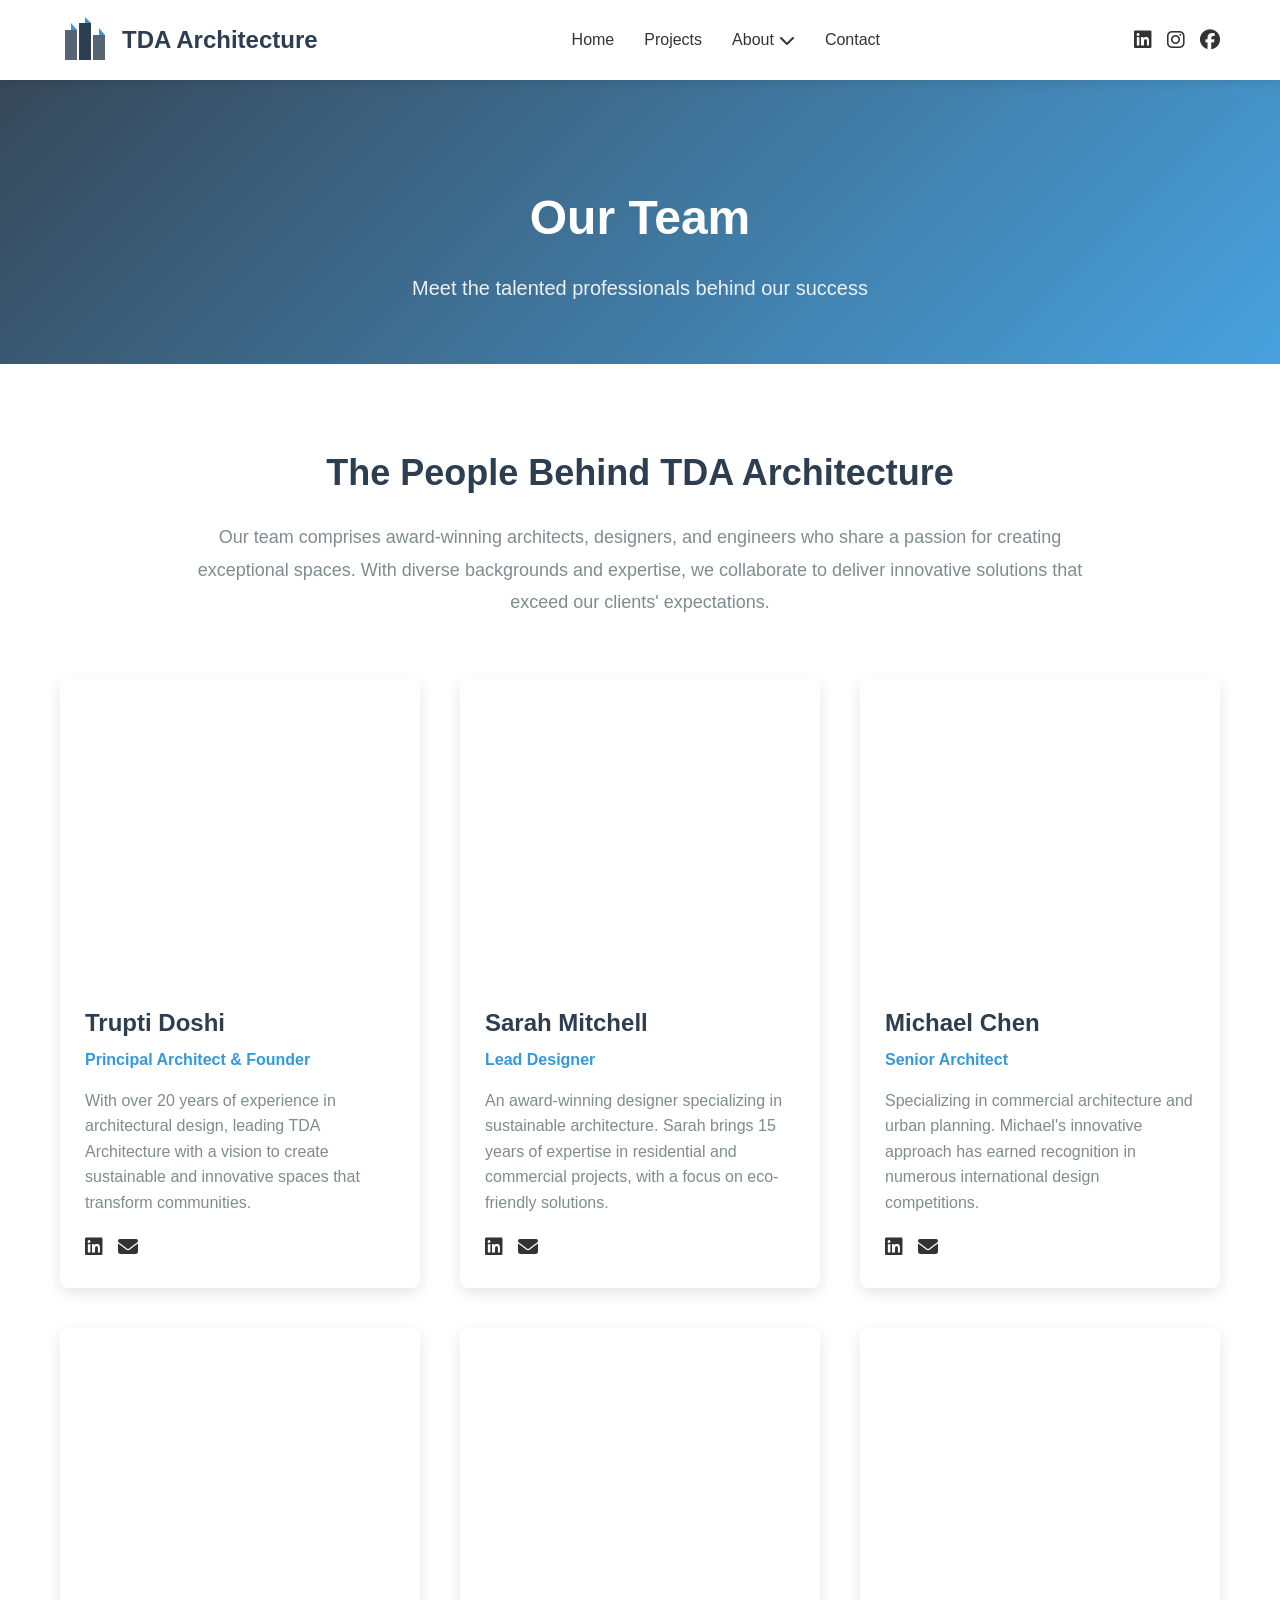
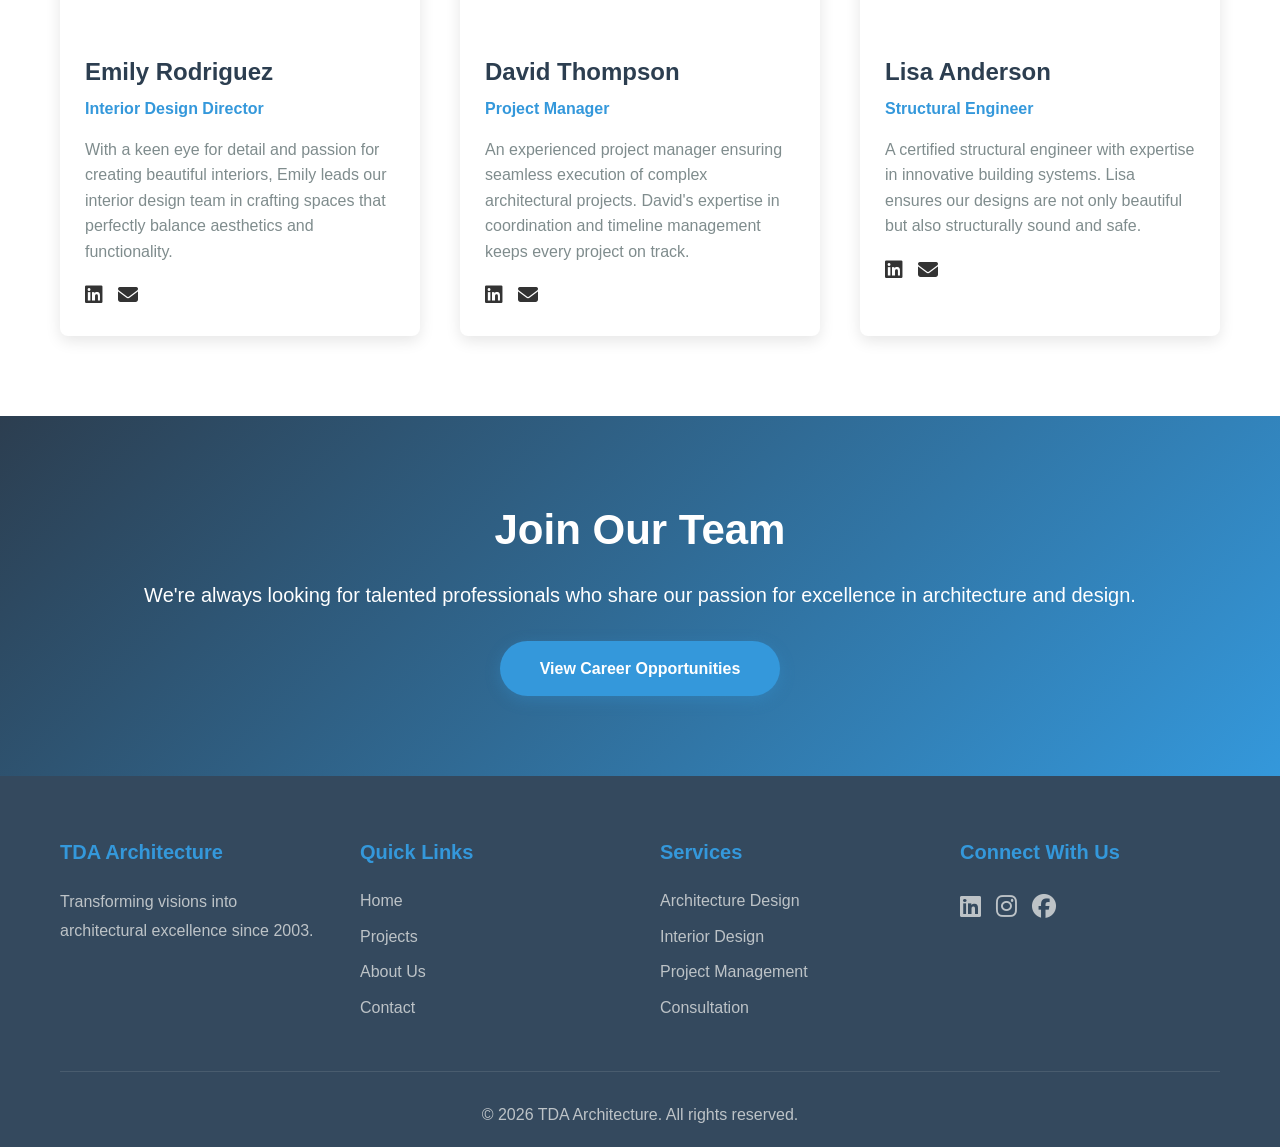
==== our-team.html @ 79731b88 "Add files via upload" ====
<!DOCTYPE html>
<html lang="en">
<head>
    <meta charset="UTF-8">
    <meta name="viewport" content="width=device-width, initial-scale=1.0">
    <title>Our Team - TDA Architecture</title>
    <link rel="stylesheet" href="styles.css">
    <link rel="stylesheet" href="https://cdnjs.cloudflare.com/ajax/libs/font-awesome/6.4.0/css/all.min.css">
</head>
<body>
    <header class="main-header">
        <div class="container">
            <div class="header-content">
                <div class="logo">
                    <svg width="50" height="50" viewBox="0 0 50 50" xmlns="http://www.w3.org/2000/svg">
                        <rect x="5" y="15" width="12" height="30" fill="#2c3e50" opacity="0.8"/>
                        <rect x="19" y="8" width="12" height="37" fill="#2c3e50"/>
                        <rect x="33" y="20" width="12" height="25" fill="#2c3e50" opacity="0.8"/>
                        <polygon points="11,15 11,8 17,15" fill="#3498db"/>
                        <polygon points="25,8 25,2 31,8" fill="#3498db"/>
                        <polygon points="39,20 39,13 45,20" fill="#3498db"/>
                    </svg>
                    <span class="logo-text">TDA Architecture</span>
                </div>
                <nav class="main-nav">
                    <ul>
                        <li><a href="index.html">Home</a></li>
                        <li><a href="projects.html">Projects</a></li>
                        <li class="dropdown">
                            <a href="#" class="dropbtn">About <i class="fas fa-chevron-down"></i></a>
                            <div class="dropdown-content">
                                <a href="our-team.html" class="active">Our Team</a>
                                <a href="about-us.html">About Us</a>
                                <a href="our-services.html">Our Services</a>
                            </div>
                        </li>
                        <li><a href="contact.html">Contact</a></li>
                    </ul>
                </nav>
                <div class="social-links">
                    <a href="https://www.linkedin.com" target="_blank" title="LinkedIn"><i class="fab fa-linkedin"></i></a>
                    <a href="https://www.instagram.com" target="_blank" title="Instagram"><i class="fab fa-instagram"></i></a>
                    <a href="https://www.facebook.com" target="_blank" title="Facebook"><i class="fab fa-facebook"></i></a>
                </div>
            </div>
        </div>
    </header>

    <section class="page-header">
        <div class="container">
            <h1>Our Team</h1>
            <p>Meet the talented professionals behind our success</p>
        </div>
    </section>

    <section class="content-section">
        <div class="container">
            <div class="team-intro">
                <h2>The People Behind TDA Architecture</h2>
                <p>Our team comprises award-winning architects, designers, and engineers who share a passion for creating exceptional spaces. With diverse backgrounds and expertise, we collaborate to deliver innovative solutions that exceed our clients' expectations.</p>
            </div>

            <div class="team-grid">
                <div class="team-member">
                    <div class="member-photo" style="background-image: url('images/trupti.png');"></div>
                    <div class="member-info">
                        <h3>Trupti Doshi</h3>
                        <p class="member-role">Principal Architect & Founder</p>
                        <p class="member-bio">With over 20 years of experience in architectural design, leading TDA Architecture with a vision to create sustainable and innovative spaces that transform communities.</p>
                        <div class="member-social">
                            <a href="https://www.linkedin.com" target="_blank"><i class="fab fa-linkedin"></i></a>
                            <a href="mailto:trupti.doshi@tdaarchitecture.com"><i class="fas fa-envelope"></i></a>
                        </div>
                    </div>
                </div>

                <div class="team-member">
                    <div class="member-photo" style="background-image: url('https://images.unsplash.com/photo-1573496359142-b8d87734a5a2?w=400');"></div>
                    <div class="member-info">
                        <h3>Sarah Mitchell</h3>
                        <p class="member-role">Lead Designer</p>
                        <p class="member-bio">An award-winning designer specializing in sustainable architecture. Sarah brings 15 years of expertise in residential and commercial projects, with a focus on eco-friendly solutions.</p>
                        <div class="member-social">
                            <a href="https://www.linkedin.com" target="_blank"><i class="fab fa-linkedin"></i></a>
                            <a href="mailto:sarah.mitchell@tdaarchitecture.com"><i class="fas fa-envelope"></i></a>
                        </div>
                    </div>
                </div>

                <div class="team-member">
                    <div class="member-photo" style="background-image: url('https://images.unsplash.com/photo-1472099645785-5658abf4ff4e?w=400');"></div>
                    <div class="member-info">
                        <h3>Michael Chen</h3>
                        <p class="member-role">Senior Architect</p>
                        <p class="member-bio">Specializing in commercial architecture and urban planning. Michael's innovative approach has earned recognition in numerous international design competitions.</p>
                        <div class="member-social">
                            <a href="https://www.linkedin.com" target="_blank"><i class="fab fa-linkedin"></i></a>
                            <a href="mailto:michael.chen@tdaarchitecture.com"><i class="fas fa-envelope"></i></a>
                        </div>
                    </div>
                </div>

                <div class="team-member">
                    <div class="member-photo" style="background-image: url('https://images.unsplash.com/photo-1580489944761-15a19d654956?w=400');"></div>
                    <div class="member-info">
                        <h3>Emily Rodriguez</h3>
                        <p class="member-role">Interior Design Director</p>
                        <p class="member-bio">With a keen eye for detail and passion for creating beautiful interiors, Emily leads our interior design team in crafting spaces that perfectly balance aesthetics and functionality.</p>
                        <div class="member-social">
                            <a href="https://www.linkedin.com" target="_blank"><i class="fab fa-linkedin"></i></a>
                            <a href="mailto:emily.rodriguez@tdaarchitecture.com"><i class="fas fa-envelope"></i></a>
                        </div>
                    </div>
                </div>

                <div class="team-member">
                    <div class="member-photo" style="background-image: url('https://images.unsplash.com/photo-1519085360753-af0119f7cbe7?w=400');"></div>
                    <div class="member-info">
                        <h3>David Thompson</h3>
                        <p class="member-role">Project Manager</p>
                        <p class="member-bio">An experienced project manager ensuring seamless execution of complex architectural projects. David's expertise in coordination and timeline management keeps every project on track.</p>
                        <div class="member-social">
                            <a href="https://www.linkedin.com" target="_blank"><i class="fab fa-linkedin"></i></a>
                            <a href="mailto:david.thompson@tdaarchitecture.com"><i class="fas fa-envelope"></i></a>
                        </div>
                    </div>
                </div>

                <div class="team-member">
                    <div class="member-photo" style="background-image: url('https://images.unsplash.com/photo-1594744803329-e58b31de8bf5?w=400');"></div>
                    <div class="member-info">
                        <h3>Lisa Anderson</h3>
                        <p class="member-role">Structural Engineer</p>
                        <p class="member-bio">A certified structural engineer with expertise in innovative building systems. Lisa ensures our designs are not only beautiful but also structurally sound and safe.</p>
                        <div class="member-social">
                            <a href="https://www.linkedin.com" target="_blank"><i class="fab fa-linkedin"></i></a>
                            <a href="mailto:lisa.anderson@tdaarchitecture.com"><i class="fas fa-envelope"></i></a>
                        </div>
                    </div>
                </div>
            </div>
        </div>
    </section>

    <section class="join-team-section">
        <div class="container">
            <h2>Join Our Team</h2>
            <p>We're always looking for talented professionals who share our passion for excellence in architecture and design.</p>
            <a href="contact.html" class="btn-primary">View Career Opportunities</a>
        </div>
    </section>

    <footer class="main-footer">
        <div class="container">
            <div class="footer-content">
                <div class="footer-col">
                    <h4>TDA Architecture</h4>
                    <p>Transforming visions into architectural excellence since 2003.</p>
                </div>
                <div class="footer-col">
                    <h4>Quick Links</h4>
                    <ul>
                        <li><a href="index.html">Home</a></li>
                        <li><a href="projects.html">Projects</a></li>
                        <li><a href="about-us.html">About Us</a></li>
                        <li><a href="contact.html">Contact</a></li>
                    </ul>
                </div>
                <div class="footer-col">
                    <h4>Services</h4>
                    <ul>
                        <li><a href="our-services.html">Architecture Design</a></li>
                        <li><a href="our-services.html">Interior Design</a></li>
                        <li><a href="our-services.html">Project Management</a></li>
                        <li><a href="our-services.html">Consultation</a></li>
                    </ul>
                </div>
                <div class="footer-col">
                    <h4>Connect With Us</h4>
                    <div class="footer-social">
                        <a href="https://www.linkedin.com" target="_blank"><i class="fab fa-linkedin"></i></a>
                        <a href="https://www.instagram.com" target="_blank"><i class="fab fa-instagram"></i></a>
                        <a href="https://www.facebook.com" target="_blank"><i class="fab fa-facebook"></i></a>
                    </div>
                </div>
            </div>
            <div class="footer-bottom">
                <p>&copy; 2026 TDA Architecture. All rights reserved.</p>
            </div>
        </div>
    </footer>

    <style>
        .team-intro {
            text-align: center;
            max-width: 900px;
            margin: 0 auto 60px;
        }

        .team-intro h2 {
            font-size: 36px;
            color: var(--primary-color);
            margin-bottom: 20px;
        }

        .team-intro p {
            font-size: 18px;
            color: var(--gray);
            line-height: 1.8;
        }

        .team-grid {
            display: grid;
            grid-template-columns: repeat(auto-fit, minmax(300px, 1fr));
            gap: 40px;
            margin-top: 40px;
        }

        .team-member {
            background: var(--white);
            border-radius: 8px;
            overflow: hidden;
            box-shadow: 0 5px 15px rgba(0,0,0,0.1);
            transition: transform 0.3s;
        }

        .team-member:hover {
            transform: translateY(-5px);
            box-shadow: 0 10px 25px rgba(0,0,0,0.15);
        }

        .member-photo {
            height: 300px;
            background-size: cover;
            background-position: center;
            position: relative;
        }

        .upload-note {
            position: absolute;
            top: 50%;
            left: 50%;
            transform: translate(-50%, -50%);
            background: rgba(52, 152, 219, 0.9);
            color: white;
            padding: 20px;
            border-radius: 8px;
            text-align: center;
            width: 80%;
        }

        .upload-note i {
            font-size: 32px;
            margin-bottom: 10px;
        }

        .upload-note p {
            margin: 10px 0 5px;
            font-weight: 600;
        }

        .upload-note small {
            font-size: 12px;
            opacity: 0.9;
        }

        .member-info {
            padding: 25px;
        }

        .member-info h3 {
            font-size: 24px;
            color: var(--primary-color);
            margin-bottom: 5px;
        }

        .member-role {
            color: var(--secondary-color);
            font-weight: 600;
            margin-bottom: 15px;
            font-size: 16px;
        }

        .member-bio {
            color: var(--gray);
            line-height: 1.6;
            margin-bottom: 15px;
        }

        .member-social {
            display: flex;
            gap: 15px;
            margin-top: 15px;
        }

        .member-social a {
            color: var(--text-color);
            font-size: 20px;
            transition: color 0.3s;
        }

        .member-social a:hover {
            color: var(--secondary-color);
        }

        .join-team-section {
            padding: 80px 0;
            background: linear-gradient(135deg, var(--primary-color), var(--secondary-color));
            color: var(--white);
            text-align: center;
        }

        .join-team-section h2 {
            font-size: 42px;
            margin-bottom: 15px;
        }

        .join-team-section p {
            font-size: 20px;
            margin-bottom: 30px;
        }
    </style>
</body>
</html>
---- styles.css ----
* {
    margin: 0;
    padding: 0;
    box-sizing: border-box;
}

:root {
    --primary-color: #2c3e50;
    --secondary-color: #3498db;
    --accent-color: #e74c3c;
    --text-color: #333;
    --light-bg: #f8f9fa;
    --white: #ffffff;
    --gray: #7f8c8d;
    --dark-gray: #34495e;
}

body {
    font-family: 'Segoe UI', Tahoma, Geneva, Verdana, sans-serif;
    line-height: 1.6;
    color: var(--text-color);
    overflow-x: hidden;
}

.container {
    max-width: 1200px;
    margin: 0 auto;
    padding: 0 20px;
}

.main-header {
    background: var(--white);
    box-shadow: 0 2px 10px rgba(0,0,0,0.1);
    position: sticky;
    top: 0;
    z-index: 1000;
}

.header-content {
    display: flex;
    justify-content: space-between;
    align-items: center;
    padding: 15px 0;
}

.logo {
    display: flex;
    align-items: center;
    gap: 12px;
}

.logo-text {
    font-size: 24px;
    font-weight: 700;
    color: var(--primary-color);
}

.main-nav ul {
    list-style: none;
    display: flex;
    gap: 30px;
    align-items: center;
}

.main-nav a {
    text-decoration: none;
    color: var(--text-color);
    font-weight: 500;
    transition: color 0.3s;
    padding: 8px 0;
}

.main-nav a:hover,
.main-nav a.active {
    color: var(--secondary-color);
}

.dropdown {
    position: relative;
}

.dropbtn {
    display: flex;
    align-items: center;
    gap: 5px;
}

.dropdown-content {
    display: none;
    position: absolute;
    background-color: var(--white);
    min-width: 200px;
    box-shadow: 0 8px 16px rgba(0,0,0,0.1);
    z-index: 1;
    top: 100%;
    left: 0;
    border-radius: 4px;
    overflow: hidden;
}

.dropdown-content a {
    color: var(--text-color);
    padding: 12px 16px;
    text-decoration: none;
    display: block;
    transition: background 0.3s;
}

.dropdown-content a:hover {
    background-color: var(--light-bg);
    color: var(--secondary-color);
}

.dropdown:hover .dropdown-content {
    display: block;
}

.social-links {
    display: flex;
    gap: 15px;
}

.social-links a {
    color: var(--text-color);
    font-size: 20px;
    transition: color 0.3s;
}

.social-links a:hover {
    color: var(--secondary-color);
}

.hero {
    height: 600px;
    background: linear-gradient(135deg, rgba(44, 62, 80, 0.9), rgba(52, 152, 219, 0.8)), 
                url('https://images.unsplash.com/photo-1600607687939-ce8a6c25118c?w=1600') center/cover;
    position: relative;
    display: flex;
    align-items: center;
    justify-content: center;
    text-align: center;
    color: var(--white);
}

.hero-overlay {
    position: absolute;
    top: 0;
    left: 0;
    right: 0;
    bottom: 0;
    background: rgba(0,0,0,0.3);
}

.hero-content {
    position: relative;
    z-index: 1;
    max-width: 800px;
    padding: 0 20px;
}

.hero-title {
    font-size: 56px;
    font-weight: 700;
    margin-bottom: 20px;
    line-height: 1.2;
}

.hero-subtitle {
    font-size: 24px;
    margin-bottom: 30px;
    opacity: 0.95;
}

.btn-primary {
    display: inline-block;
    background: var(--secondary-color);
    color: var(--white);
    padding: 15px 40px;
    text-decoration: none;
    border-radius: 50px;
    font-weight: 600;
    transition: all 0.3s;
    box-shadow: 0 4px 15px rgba(52, 152, 219, 0.3);
}

.btn-primary:hover {
    background: #2980b9;
    transform: translateY(-2px);
    box-shadow: 0 6px 20px rgba(52, 152, 219, 0.4);
}

.intro-section {
    padding: 80px 0;
    background: var(--white);
}

.intro-content {
    text-align: center;
    max-width: 800px;
    margin: 0 auto;
}

.intro-content h2 {
    font-size: 42px;
    color: var(--primary-color);
    margin-bottom: 20px;
}

.lead {
    font-size: 20px;
    color: var(--gray);
    line-height: 1.8;
}

.section-title {
    font-size: 42px;
    color: var(--primary-color);
    text-align: center;
    margin-bottom: 60px;
}

.featured-projects {
    padding: 80px 0;
    background: var(--light-bg);
}

.projects-grid {
    display: grid;
    grid-template-columns: repeat(auto-fit, minmax(350px, 1fr));
    gap: 30px;
}

.project-card {
    background: var(--white);
    border-radius: 8px;
    overflow: hidden;
    box-shadow: 0 5px 15px rgba(0,0,0,0.1);
    transition: transform 0.3s;
}

.project-card:hover {
    transform: translateY(-5px);
    box-shadow: 0 10px 25px rgba(0,0,0,0.15);
}

.project-image {
    height: 250px;
    background-size: cover;
    background-position: center;
}

.project-info {
    padding: 25px;
}

.project-info h3 {
    font-size: 24px;
    color: var(--primary-color);
    margin-bottom: 10px;
}

.project-info p {
    color: var(--gray);
    margin-bottom: 15px;
}

.btn-link {
    color: var(--secondary-color);
    text-decoration: none;
    font-weight: 600;
    transition: color 0.3s;
}

.btn-link:hover {
    color: #2980b9;
}

.services-preview {
    padding: 80px 0;
    background: var(--white);
}

.services-grid {
    display: grid;
    grid-template-columns: repeat(auto-fit, minmax(250px, 1fr));
    gap: 40px;
}

.service-item {
    text-align: center;
    padding: 30px;
    border-radius: 8px;
    transition: all 0.3s;
}

.service-item:hover {
    background: var(--light-bg);
    transform: translateY(-5px);
}

.service-item i {
    font-size: 48px;
    color: var(--secondary-color);
    margin-bottom: 20px;
}

.service-item h3 {
    font-size: 22px;
    color: var(--primary-color);
    margin-bottom: 10px;
}

.service-item p {
    color: var(--gray);
}

.cta-section {
    padding: 80px 0;
    background: linear-gradient(135deg, var(--primary-color), var(--secondary-color));
    color: var(--white);
    text-align: center;
}

.cta-section h2 {
    font-size: 42px;
    margin-bottom: 15px;
}

.cta-section p {
    font-size: 20px;
    margin-bottom: 30px;
}

.main-footer {
    background: var(--dark-gray);
    color: var(--white);
    padding: 60px 0 20px;
}

.footer-content {
    display: grid;
    grid-template-columns: repeat(auto-fit, minmax(250px, 1fr));
    gap: 40px;
    margin-bottom: 40px;
}

.footer-col h4 {
    font-size: 20px;
    margin-bottom: 20px;
    color: var(--secondary-color);
}

.footer-col p {
    color: #bdc3c7;
    line-height: 1.8;
}

.footer-col ul {
    list-style: none;
}

.footer-col ul li {
    margin-bottom: 10px;
}

.footer-col ul li a {
    color: #bdc3c7;
    text-decoration: none;
    transition: color 0.3s;
}

.footer-col ul li a:hover {
    color: var(--secondary-color);
}

.footer-social {
    display: flex;
    gap: 15px;
}

.footer-social a {
    color: #bdc3c7;
    font-size: 24px;
    transition: color 0.3s;
}

.footer-social a:hover {
    color: var(--secondary-color);
}

.footer-bottom {
    text-align: center;
    padding-top: 30px;
    border-top: 1px solid rgba(255,255,255,0.1);
    color: #bdc3c7;
}

.page-header {
    background: linear-gradient(135deg, rgba(44, 62, 80, 0.95), rgba(52, 152, 219, 0.9)),
                url('https://images.unsplash.com/photo-1600607687644-c7171b42498f?w=1600') center/cover;
    padding: 100px 0 60px;
    color: var(--white);
    text-align: center;
}

.page-header h1 {
    font-size: 48px;
    margin-bottom: 15px;
}

.page-header p {
    font-size: 20px;
    opacity: 0.9;
}

.content-section {
    padding: 80px 0;
}

@media (max-width: 768px) {
    .header-content {
        flex-direction: column;
        gap: 20px;
    }

    .main-nav ul {
        flex-direction: column;
        gap: 15px;
    }

    .hero-title {
        font-size: 36px;
    }

    .hero-subtitle {
        font-size: 18px;
    }

    .section-title {
        font-size: 32px;
    }

    .projects-grid {
        grid-template-columns: 1fr;
    }
}
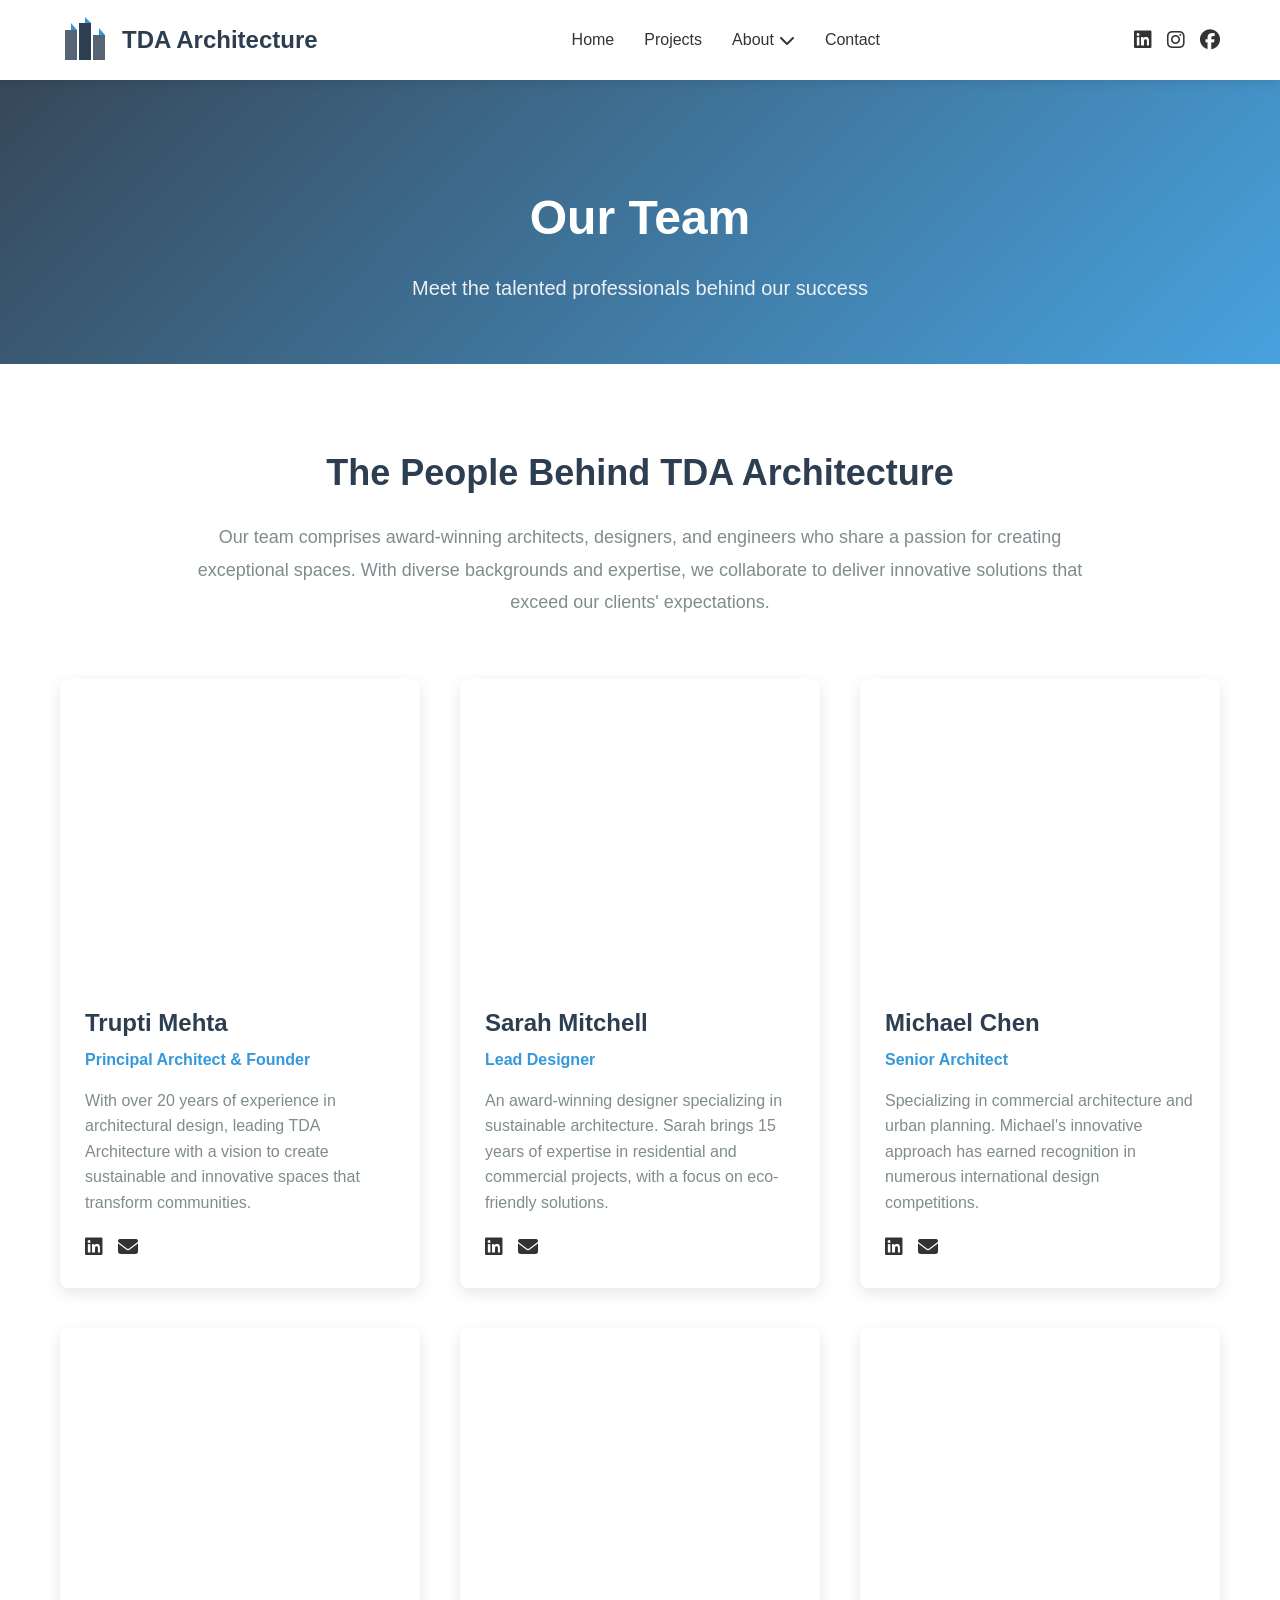
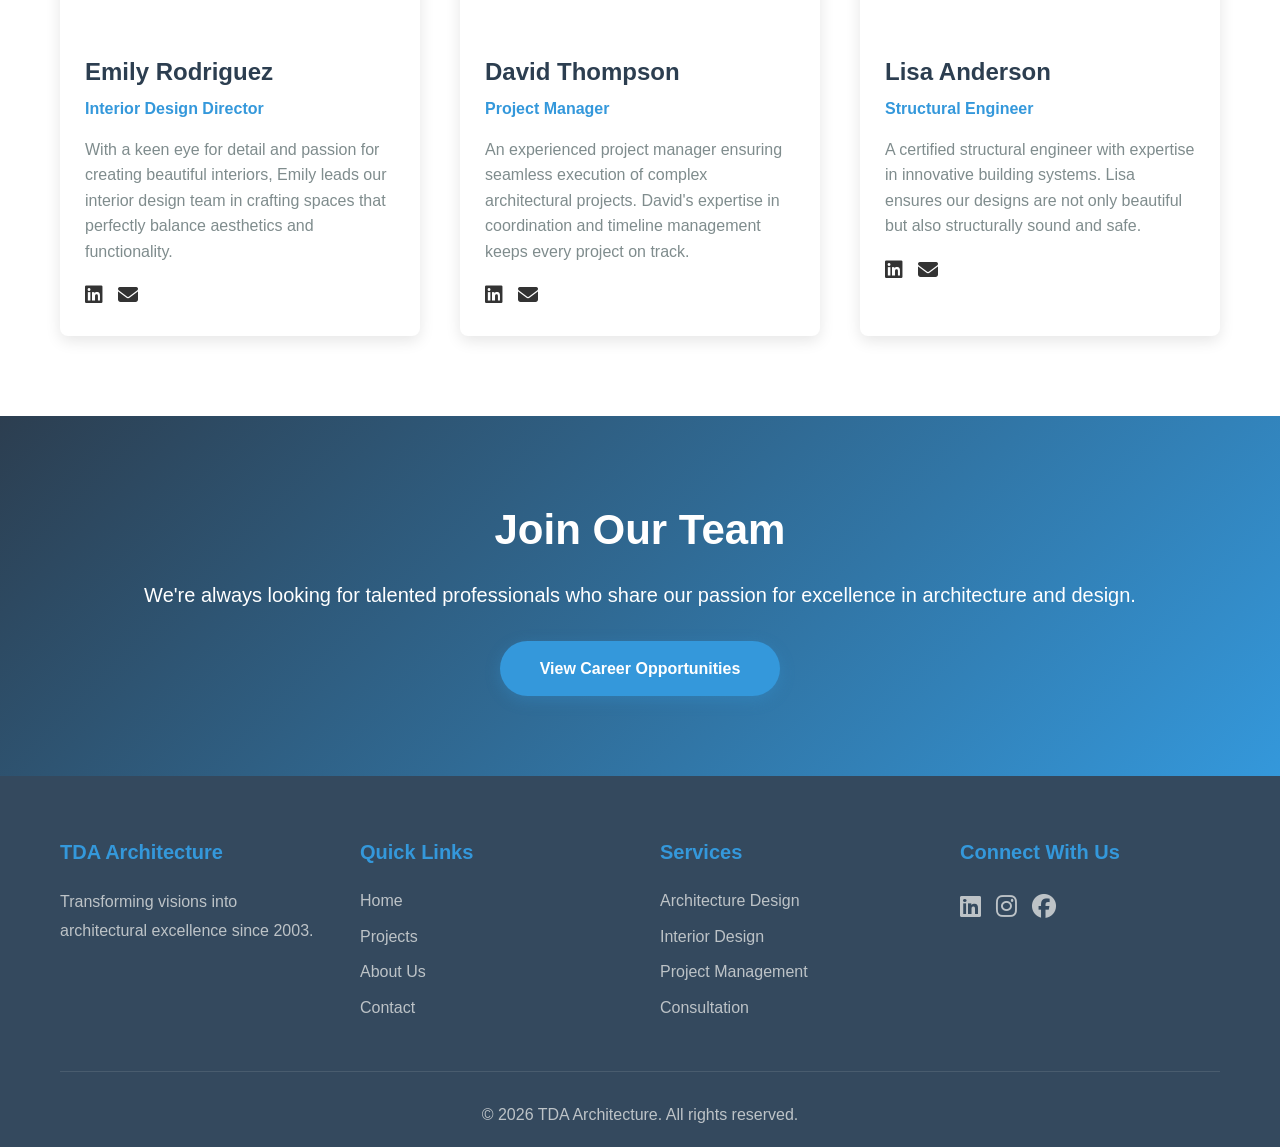
==== commit acfeaff4: "Update our-team.html" ====
--- a/our-team.html
+++ b/our-team.html
@@ -62,9 +62,9 @@
 
             <div class="team-grid">
                 <div class="team-member">
-                    <div class="member-photo" style="background-image: url('images/trupti.png');"></div>
-                    <div class="member-info">
-                        <h3>Trupti Doshi</h3>
+                    <div class="member-photo" style="background-image: url('./images/trupti.png');"></div>
+                    <div class="member-info">
+                        <h3>Trupti Mehta</h3>
                         <p class="member-role">Principal Architect & Founder</p>
                         <p class="member-bio">With over 20 years of experience in architectural design, leading TDA Architecture with a vision to create sustainable and innovative spaces that transform communities.</p>
                         <div class="member-social">
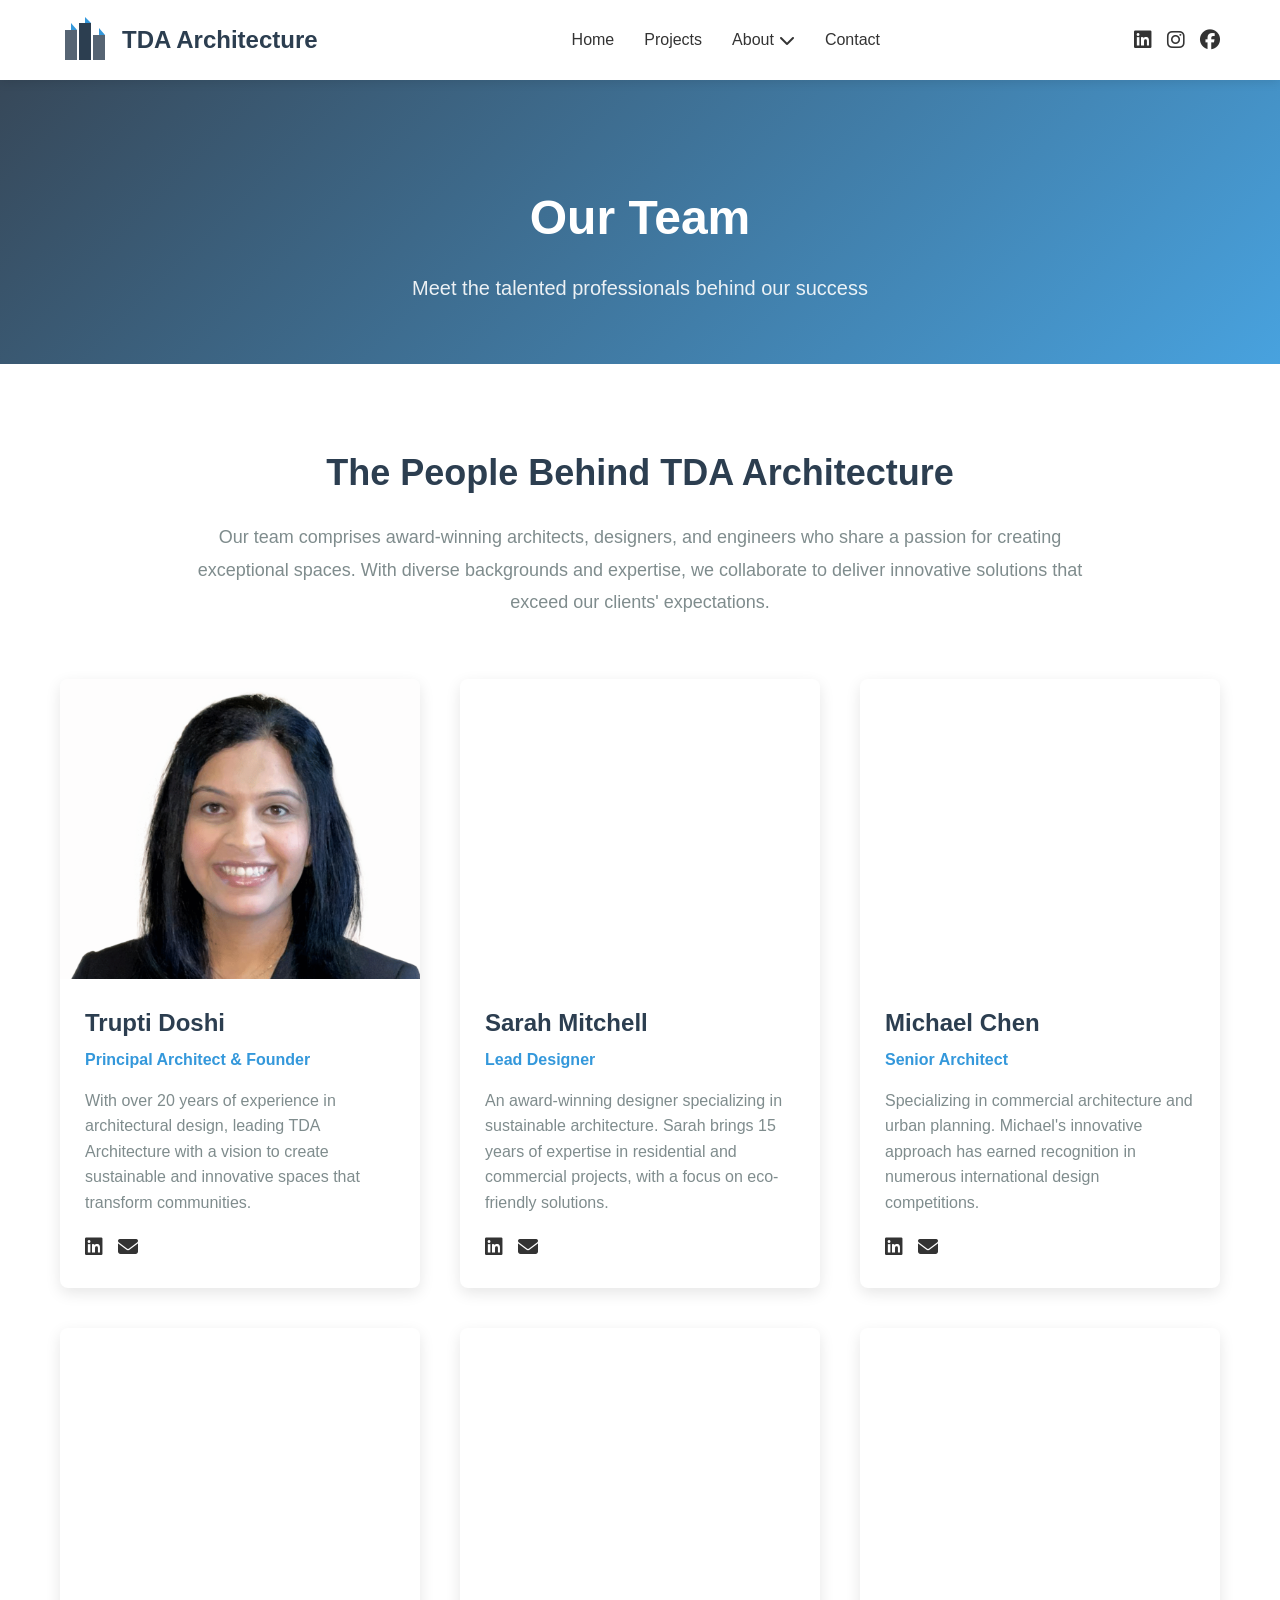
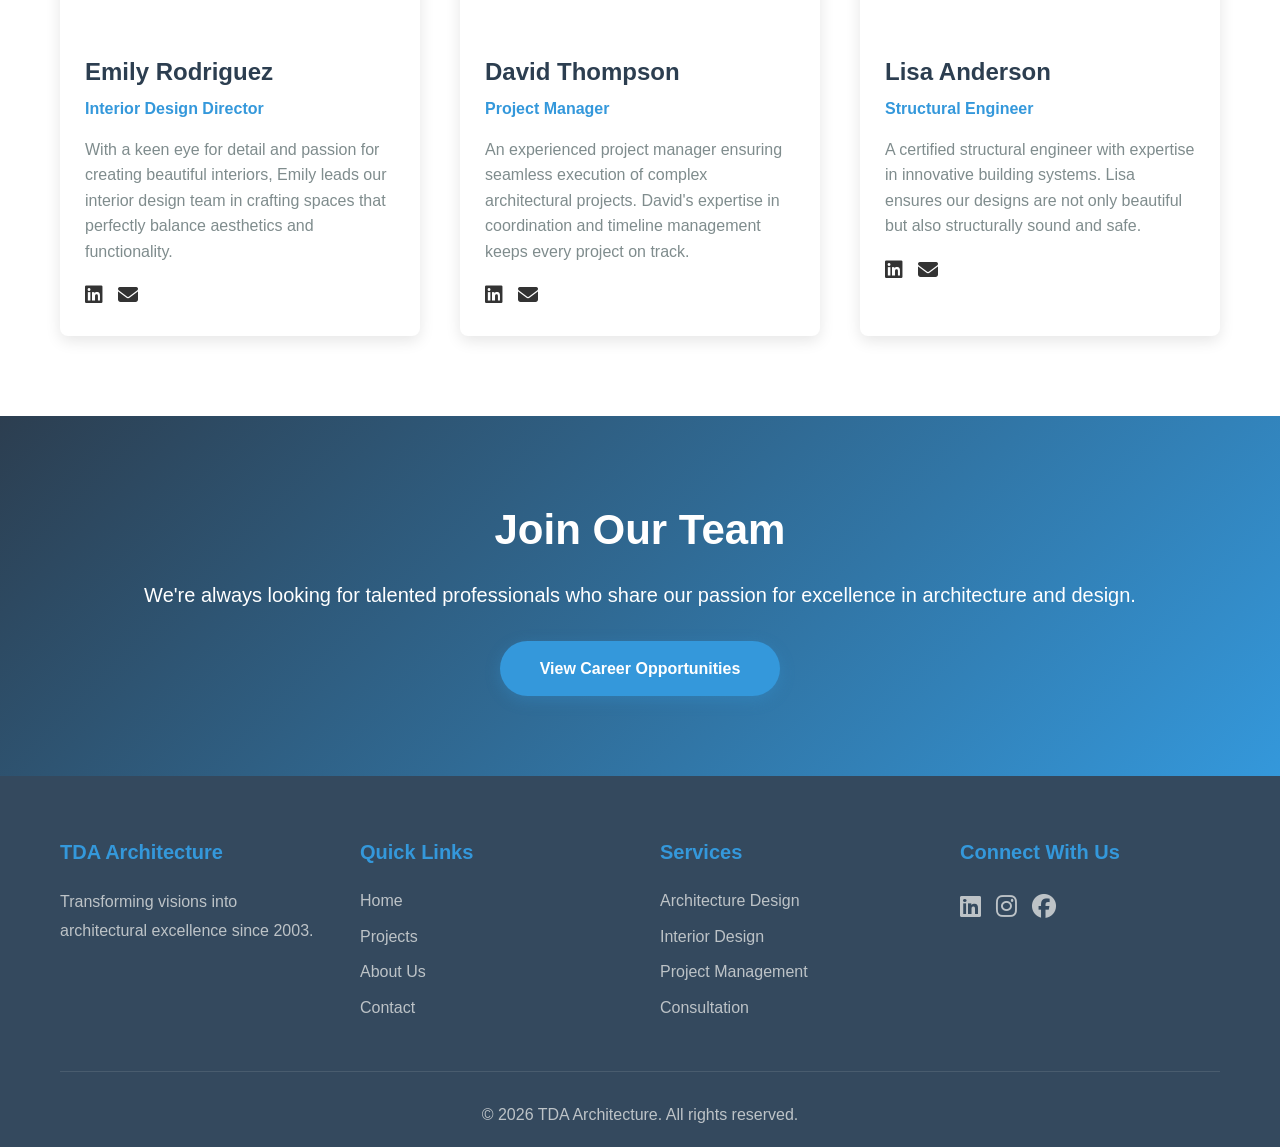
==== commit 8564ee75: "Update our-team.html" ====
--- a/our-team.html
+++ b/our-team.html
@@ -62,9 +62,9 @@
 
             <div class="team-grid">
                 <div class="team-member">
-                    <div class="member-photo" style="background-image: url('./images/trupti.png');"></div>
-                    <div class="member-info">
-                        <h3>Trupti Mehta</h3>
+                    <div class="member-photo" style="background-image: url('images/Trupti.png');"></div>
+                    <div class="member-info">
+                        <h3>Trupti Doshi</h3>
                         <p class="member-role">Principal Architect & Founder</p>
                         <p class="member-bio">With over 20 years of experience in architectural design, leading TDA Architecture with a vision to create sustainable and innovative spaces that transform communities.</p>
                         <div class="member-social">
